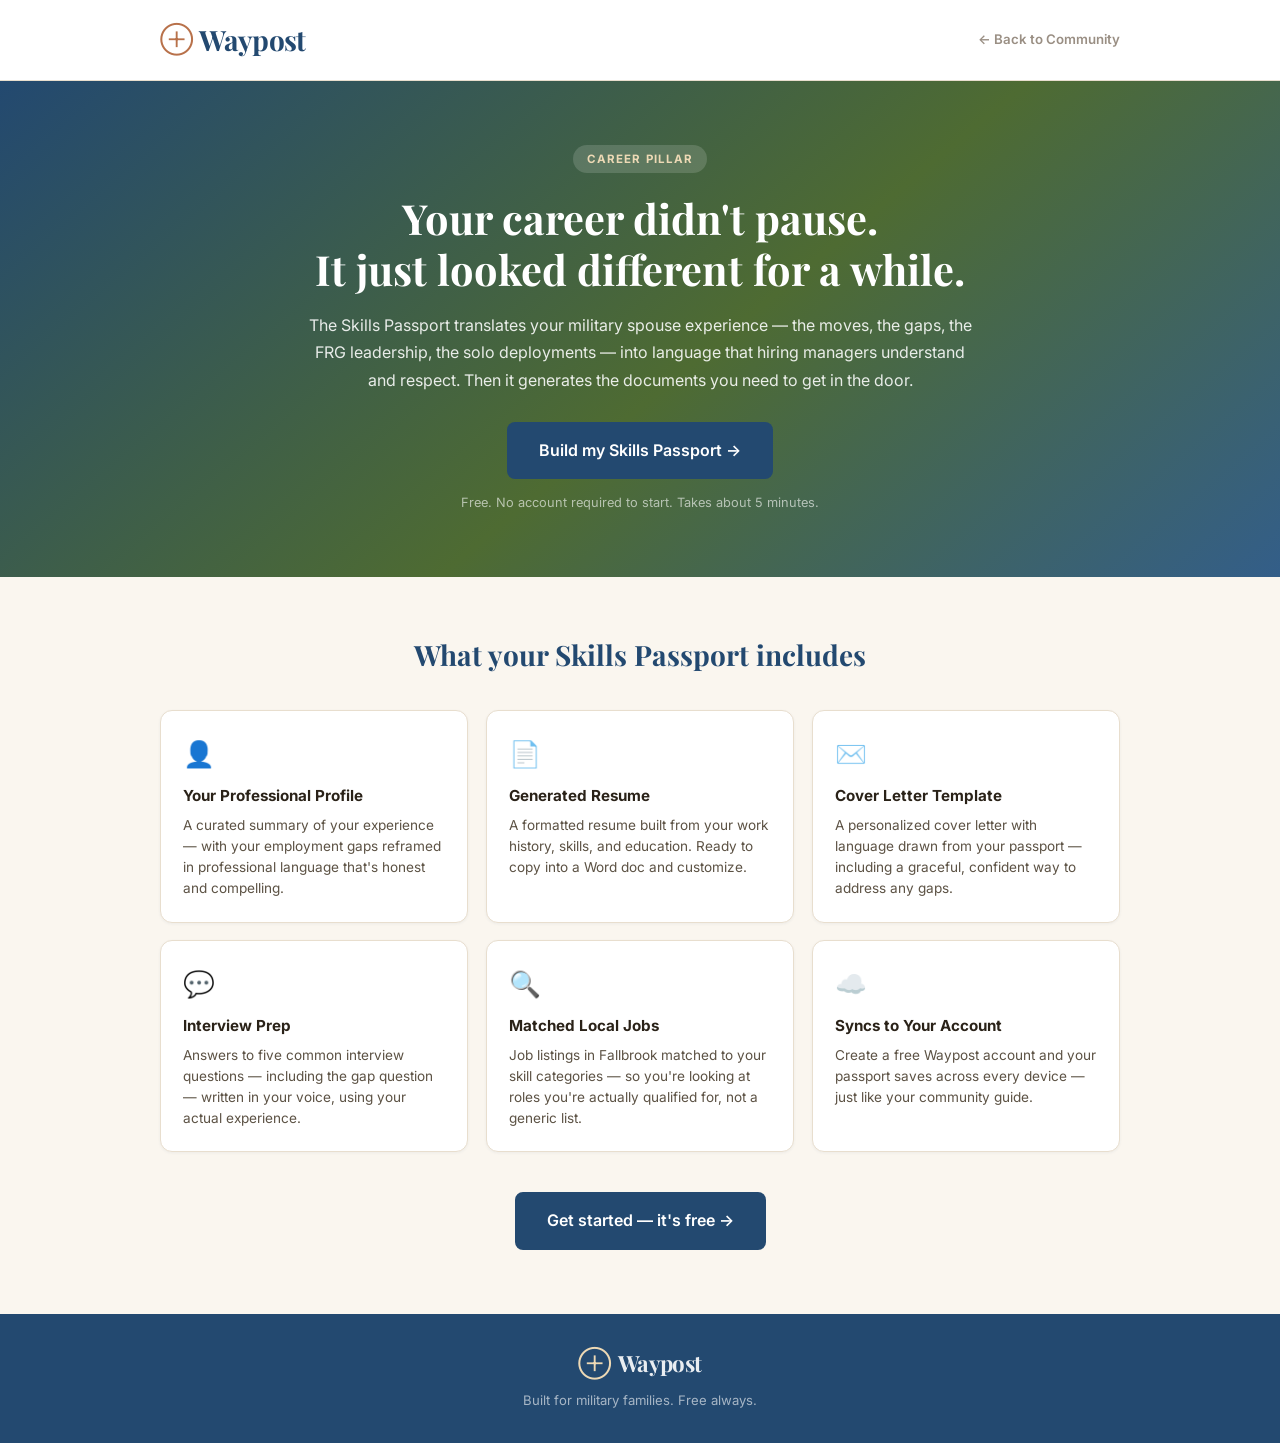
==== career.html @ 393af68f "Add Skills Passport — Career pillar (MVP) New files: - translations.js: skills translation library —" ====
<!DOCTYPE html>
<html lang="en">
<head>
  <meta charset="UTF-8">
  <meta name="viewport" content="width=device-width, initial-scale=1.0">
  <title>Waypost Career — Build Your Skills Passport</title>
  <link rel="preconnect" href="https://fonts.googleapis.com">
  <link rel="preconnect" href="https://fonts.gstatic.com" crossorigin>
  <link href="https://fonts.googleapis.com/css2?family=Playfair+Display:wght@400;600;700&family=Inter:wght@400;500;600&display=swap" rel="stylesheet">
  <link rel="stylesheet" href="styles.css">
</head>
<body class="career-landing-page">

  <header class="career-header">
    <div class="career-header-inner">
      <a href="index.html" class="logo">
        <span class="logo-mark">⊕</span>
        <span class="logo-text">Waypost</span>
      </a>
      <a href="index.html" class="pillar-switch-link">← Back to Community</a>
    </div>
  </header>

  <main>
    <!-- Hero -->
    <div class="career-landing-hero">
      <div class="career-landing-hero-inner">
        <span class="career-pill">Career Pillar</span>
        <h1 class="career-landing-title">Your career didn't pause.<br>It just looked different for a while.</h1>
        <p class="career-landing-sub">The Skills Passport translates your military spouse experience — the moves, the gaps, the FRG leadership, the solo deployments — into language that hiring managers understand and respect. Then it generates the documents you need to get in the door.</p>
        <a href="passport-questionnaire.html" class="btn-primary btn-career-start">Build my Skills Passport →</a>
        <p class="career-landing-note">Free. No account required to start. Takes about 5 minutes.</p>
      </div>
    </div>

    <!-- What you get -->
    <div class="career-features-section">
      <div class="career-features-inner">
        <h2 class="career-features-title">What your Skills Passport includes</h2>
        <div class="career-features-grid">
          <div class="career-feature-card">
            <span class="career-feature-icon">👤</span>
            <h3>Your Professional Profile</h3>
            <p>A curated summary of your experience — with your employment gaps reframed in professional language that's honest and compelling.</p>
          </div>
          <div class="career-feature-card">
            <span class="career-feature-icon">📄</span>
            <h3>Generated Resume</h3>
            <p>A formatted resume built from your work history, skills, and education. Ready to copy into a Word doc and customize.</p>
          </div>
          <div class="career-feature-card">
            <span class="career-feature-icon">✉️</span>
            <h3>Cover Letter Template</h3>
            <p>A personalized cover letter with language drawn from your passport — including a graceful, confident way to address any gaps.</p>
          </div>
          <div class="career-feature-card">
            <span class="career-feature-icon">💬</span>
            <h3>Interview Prep</h3>
            <p>Answers to five common interview questions — including the gap question — written in your voice, using your actual experience.</p>
          </div>
          <div class="career-feature-card">
            <span class="career-feature-icon">🔍</span>
            <h3>Matched Local Jobs</h3>
            <p>Job listings in Fallbrook matched to your skill categories — so you're looking at roles you're actually qualified for, not a generic list.</p>
          </div>
          <div class="career-feature-card">
            <span class="career-feature-icon">☁️</span>
            <h3>Syncs to Your Account</h3>
            <p>Create a free Waypost account and your passport saves across every device — just like your community guide.</p>
          </div>
        </div>
        <div class="career-features-cta">
          <a href="passport-questionnaire.html" class="btn-primary btn-career-start">Get started — it's free →</a>
        </div>
      </div>
    </div>
  </main>

  <footer class="home-footer">
    <div class="logo logo-muted" style="justify-content:center;display:flex;">
      <span class="logo-mark">⊕</span>
      <span class="logo-text">Waypost</span>
    </div>
    <p>Built for military families. Free always.</p>
  </footer>

</body>
</html>
---- styles.css ----
/* ══════════════════════════════════════════════════
   WAYPOST — styles.css
   Shared design system for all pages
══════════════════════════════════════════════════ */

/* ── Reset & Tokens ──────────────────────────────── */
*, *::before, *::after { box-sizing: border-box; margin: 0; padding: 0; }

:root {
  --olive:          #234970;
  --olive-mid:      #335E89;
  --olive-light:    #6B8FB5;
  --olive-pale:     #E5ECF4;
  --sand:           #C4A87A;
  --sand-light:     #EDD9B5;
  --sand-pale:      #F5EDDE;
  --terracotta:     #B8714A;
  --terracotta-lt:  #D4956E;
  --terracotta-pale:#F5EAE3;
  --cream:          #FAF6EF;
  --white:          #FFFFFF;
  --text-dark:      #2A2218;
  --text-mid:       #5C5244;
  --text-light:     #9A8F84;
  --border:         #E8DECE;
  --sidebar-w:      268px;
  --bottom-tab-h:   58px;
  --shadow-xs:      0 1px 3px rgba(35,73,112,0.06);
  --shadow-sm:      0 2px 10px rgba(35,73,112,0.09);
  --shadow:         0 4px 20px rgba(35,73,112,0.12);
  --shadow-lg:      0 8px 36px rgba(35,73,112,0.16);
  --radius-sm:      8px;
  --radius:         12px;
  --radius-lg:      18px;
}

html { scroll-behavior: smooth; }
body { font-family: 'Inter', -apple-system, sans-serif; background: var(--cream); color: var(--text-dark); min-height: 100vh; line-height: 1.6; -webkit-font-smoothing: antialiased; }

.hidden { display: none !important; }

/* ── Shared Logo ─────────────────────────────────── */
.logo { display: inline-flex; align-items: center; gap: 0.4rem; text-decoration: none; }
.logo-mark { font-size: 1.5rem; color: var(--terracotta); line-height: 1; }
.logo-text { font-family: 'Playfair Display', Georgia, serif; font-size: 1.75rem; font-weight: 700; color: var(--olive); letter-spacing: -0.025em; }

/* ── Shared Buttons ──────────────────────────────── */
.btn-primary { padding: 0.875rem 1.75rem; background: var(--olive); color: var(--white); border: none; border-radius: var(--radius-sm); font-family: inherit; font-size: 0.93rem; font-weight: 600; cursor: pointer; transition: background 0.18s, transform 0.15s, box-shadow 0.18s; }
.btn-primary:hover { background: var(--olive-mid); transform: translateY(-1px); box-shadow: var(--shadow-sm); }
.btn-secondary { padding: 0.875rem 1.3rem; background: transparent; color: var(--text-mid); border: 2px solid var(--border); border-radius: var(--radius-sm); font-family: inherit; font-size: 0.93rem; font-weight: 500; cursor: pointer; transition: border-color 0.18s, color 0.18s; }
.btn-secondary:hover { border-color: var(--text-mid); color: var(--text-dark); }


/* ════════════════════════════════════════════════
   HOME PAGE — Town Selector
════════════════════════════════════════════════ */
.home-page { display: flex; flex-direction: column; min-height: 100vh; }

.home-header { background: var(--white); border-bottom: 1.5px solid var(--border); padding: 1.25rem 2rem; }
.home-header-inner { max-width: 1000px; margin: 0 auto; display: flex; align-items: center; justify-content: space-between; flex-wrap: wrap; gap: 0.5rem; }
.home-header-tag { font-size: 0.8rem; font-weight: 600; letter-spacing: 0.08em; text-transform: uppercase; color: var(--text-light); }

.home-main { max-width: 1000px; margin: 0 auto; padding: 3rem 2rem 4rem; width: 100%; flex: 1; }

.home-hero { margin-bottom: 2.5rem; }
.home-eyebrow { display: block; font-size: 0.75rem; font-weight: 700; letter-spacing: 0.12em; text-transform: uppercase; color: var(--terracotta); margin-bottom: 0.5rem; }
.home-title { font-family: 'Playfair Display', serif; font-size: 2.6rem; font-weight: 700; color: var(--olive); line-height: 1.2; margin-bottom: 0.75rem; }
.home-subtitle { font-size: 1rem; color: var(--text-mid); max-width: 560px; line-height: 1.65; }

/* Search */
.search-wrap { margin-bottom: 2rem; }
.search-box { display: flex; align-items: center; gap: 0.6rem; background: var(--white); border: 2px solid var(--border); border-radius: var(--radius-sm); padding: 0.7rem 1rem; max-width: 440px; transition: border-color 0.2s, box-shadow 0.2s; }
.search-box:focus-within { border-color: var(--olive-light); box-shadow: 0 0 0 3px rgba(107,143,181,0.18); }
.search-icon { font-size: 1.1rem; color: var(--text-light); flex-shrink: 0; }
.search-input { border: none; outline: none; font-family: inherit; font-size: 0.95rem; color: var(--text-dark); background: transparent; flex: 1; }
.search-input::placeholder { color: var(--text-light); }

/* Town Grid */
.town-grid { display: grid; grid-template-columns: repeat(auto-fill, minmax(280px, 1fr)); gap: 1.1rem; }
.no-results { font-size: 0.95rem; color: var(--text-mid); padding: 2rem 0; }

.town-card { background: var(--white); border: 1.5px solid var(--border); border-radius: var(--radius-lg); overflow: hidden; box-shadow: var(--shadow-xs); transition: box-shadow 0.2s, transform 0.2s; display: flex; flex-direction: column; }
.town-card--available { cursor: pointer; }
.town-card--available:hover { box-shadow: var(--shadow); transform: translateY(-3px); }
.town-card--soon { opacity: 0.7; }

.town-card-accent { height: 5px; }
.town-card--available .town-card-accent { background: linear-gradient(90deg, var(--olive), var(--olive-light)); }
.town-card--soon .town-card-accent { background: var(--border); }

.town-card-body { padding: 1.25rem 1.3rem 1.4rem; display: flex; flex-direction: column; gap: 0.5rem; flex: 1; }
.town-card-header { display: flex; justify-content: space-between; align-items: flex-start; gap: 0.5rem; }
.town-city { font-family: 'Playfair Display', serif; font-size: 1.25rem; font-weight: 700; color: var(--text-dark); line-height: 1.2; }
.town-state { font-weight: 400; color: var(--text-mid); font-family: inherit; font-size: 1rem; }
.town-base { font-size: 0.8rem; font-weight: 600; color: var(--olive-mid); letter-spacing: 0.02em; margin-top: 0.1rem; }
.town-tagline { font-size: 0.85rem; color: var(--text-mid); line-height: 1.55; flex: 1; }
.town-branch { font-size: 0.72rem; font-weight: 700; letter-spacing: 0.06em; text-transform: uppercase; color: var(--text-light); }
.town-cta { font-size: 0.85rem; font-weight: 700; color: var(--olive); margin-top: 0.25rem; }
.town-card--available:hover .town-cta { color: var(--terracotta); }

.town-status { font-size: 0.68rem; font-weight: 700; letter-spacing: 0.06em; text-transform: uppercase; padding: 0.2rem 0.6rem; border-radius: 99px; white-space: nowrap; flex-shrink: 0; }
.status-available { background: var(--olive-pale); color: var(--olive); }
.status-soon { background: #F0EDEA; color: var(--text-light); }

/* Home Footer */
.home-footer { background: var(--olive); padding: 2rem; text-align: center; }
.home-footer .logo-mark { color: var(--sand-light); }
.home-footer .logo-text { color: rgba(255,255,255,0.9); font-size: 1.4rem; }
.home-footer p { font-size: 0.82rem; color: rgba(255,255,255,0.6); margin-top: 0.5rem; }
.logo-muted .logo-mark { color: var(--sand-light); }
.logo-muted .logo-text { color: rgba(255,255,255,0.9); }


/* ════════════════════════════════════════════════
   QUESTIONNAIRE PAGE
════════════════════════════════════════════════ */
.site-header { text-align: center; padding: 2.25rem 1rem 0.5rem; position: relative; }
.back-to-towns { position: absolute; left: 1.5rem; top: 2.5rem; font-size: 0.83rem; font-weight: 600; color: var(--text-light); text-decoration: none; letter-spacing: 0.02em; transition: color 0.15s; }
.back-to-towns:hover { color: var(--olive); }
.logo-tagline { margin-top: 0.35rem; font-size: 0.78rem; font-weight: 600; letter-spacing: 0.1em; text-transform: uppercase; color: var(--text-light); }

.questionnaire-container { max-width: 580px; margin: 0 auto; padding: 1.75rem 1.5rem 5rem; }

/* Progress */
.progress-bar-wrap { height: 4px; background: var(--border); border-radius: 99px; margin-bottom: 0.6rem; overflow: hidden; }
.progress-bar { height: 100%; width: 20%; background: linear-gradient(90deg, var(--olive), var(--olive-light)); border-radius: 99px; transition: width 0.45s cubic-bezier(0.4,0,0.2,1); }
.progress-label { font-size: 0.78rem; font-weight: 500; color: var(--text-light); text-align: right; margin-bottom: 2.5rem; }

/* Steps */
.step { display: none; }
.step.active { display: block; animation: fadeUp 0.35s cubic-bezier(0.4,0,0.2,1); }
@keyframes fadeUp { from { opacity:0; transform:translateY(14px); } to { opacity:1; transform:translateY(0); } }

.step-eyebrow { display: block; font-size: 0.73rem; font-weight: 700; letter-spacing: 0.12em; text-transform: uppercase; color: var(--terracotta); margin-bottom: 0.6rem; }
.step-title { font-family: 'Playfair Display', serif; font-size: 1.8rem; font-weight: 700; color: var(--olive); line-height: 1.25; margin-bottom: 0.7rem; }
.step-subtitle { font-size: 0.98rem; color: var(--text-mid); margin-bottom: 2.25rem; line-height: 1.6; }
.step-footer { display: flex; justify-content: flex-end; gap: 0.75rem; margin-top: 2rem; }

/* Fields */
.field-group { margin-bottom: 2rem; }
.field-label { display: block; font-size: 0.95rem; font-weight: 600; color: var(--text-dark); margin-bottom: 0.8rem; }
.field-hint { font-weight: 400; color: var(--text-light); font-size: 0.88rem; }
.field-error { margin-top: 0.5rem; font-size: 0.83rem; color: var(--terracotta); font-weight: 500; }
.text-input { width: 100%; padding: 0.9rem 1rem; border: 2px solid var(--border); border-radius: var(--radius-sm); font-family: inherit; font-size: 1rem; color: var(--text-dark); background: var(--white); outline: none; transition: border-color 0.2s, box-shadow 0.2s; }
.text-input:focus { border-color: var(--olive-light); box-shadow: 0 0 0 3px rgba(107,143,181,0.2); }
.text-input::placeholder { color: var(--text-light); }
.text-input.error { border-color: var(--terracotta); }

/* Toggle Buttons */
.toggle-group { display: flex; gap: 0.75rem; flex-wrap: wrap; }
.toggle-btn { padding: 0.75rem 1.3rem; border: 2px solid var(--border); border-radius: var(--radius-sm); background: var(--white); font-family: inherit; font-size: 0.93rem; color: var(--text-mid); cursor: pointer; transition: all 0.18s; }
.toggle-btn:hover { border-color: var(--olive-light); color: var(--olive); }
.toggle-btn.selected { border-color: var(--olive); background: var(--olive); color: var(--white); font-weight: 600; }

/* Checkbox Cards */
.checkbox-grid { display: grid; grid-template-columns: 1fr 1fr; gap: 0.75rem; }
.checkbox-grid.wide { grid-template-columns: 1fr; }
.checkbox-card { position: relative; cursor: pointer; }
.checkbox-card input[type="checkbox"] { position: absolute; opacity: 0; width: 0; height: 0; }
.checkbox-label { display: flex; align-items: center; gap: 0.9rem; padding: 1rem 1.1rem; border: 2px solid var(--border); border-radius: var(--radius-sm); background: var(--white); cursor: pointer; transition: border-color 0.18s, background 0.18s; user-select: none; }
.checkbox-label:hover { border-color: var(--olive-light); }
.checkbox-card input:checked + .checkbox-label { border-color: var(--olive); background: var(--sand-pale); }
.checkbox-emoji { font-size: 1.35rem; flex-shrink: 0; line-height: 1; }
.checkbox-text { display: flex; flex-direction: column; font-size: 0.9rem; font-weight: 600; color: var(--text-dark); line-height: 1.3; }
.checkbox-card input:checked + .checkbox-label .checkbox-text { color: var(--olive); }
.checkbox-text small { font-size: 0.78rem; font-weight: 400; color: var(--text-light); margin-top: 0.15rem; }
.checkbox-card input:checked + .checkbox-label .checkbox-text small { color: var(--olive-mid); }

.btn-primary.btn-generate { background: var(--terracotta); padding: 1rem 2rem; font-size: 0.97rem; }
.btn-primary.btn-generate:hover { background: var(--terracotta-lt); }


/* ════════════════════════════════════════════════
   GUIDE PAGE — Sidebar + Main Layout
════════════════════════════════════════════════ */
.guide-page { display: flex; background: var(--cream); }

/* ── Sidebar ──────────────────────────────────────── */
.sidebar {
  width: var(--sidebar-w);
  flex-shrink: 0;
  position: fixed;
  left: 0; top: 0; bottom: 0;
  background: var(--white);
  border-right: 1.5px solid var(--border);
  display: flex;
  flex-direction: column;
  overflow: hidden;
  z-index: 200;
}

.sidebar-top { padding: 1.4rem 1.25rem 1rem; border-bottom: 1px solid var(--border); }
.sidebar-top .logo { margin-bottom: 0.3rem; }
.sidebar-top .logo-text { font-size: 1.35rem; }
.sidebar-top .logo-mark { font-size: 1.15rem; }
.sidebar-town { font-size: 0.78rem; font-weight: 700; letter-spacing: 0.06em; text-transform: uppercase; color: var(--text-light); margin-bottom: 0.6rem; }
.sidebar-back-link,
.sidebar-change-link { display: block; font-size: 0.8rem; font-weight: 500; color: var(--text-light); text-decoration: none; line-height: 1.8; transition: color 0.15s; }
.sidebar-back-link:hover,
.sidebar-change-link:hover { color: var(--olive); }

/* Sidebar Tab Bar */
.sidebar-tabs { display: flex; border-bottom: 1.5px solid var(--border); flex-shrink: 0; }
.sidebar-tab { flex: 1; padding: 0.65rem 0.2rem; border: none; background: none; font-family: inherit; font-size: 0.67rem; font-weight: 700; letter-spacing: 0.06em; text-transform: uppercase; color: var(--text-light); cursor: pointer; border-bottom: 2px solid transparent; margin-bottom: -1.5px; transition: color 0.15s, border-color 0.15s; }
.sidebar-tab:hover { color: var(--text-mid); }
.sidebar-tab.active { color: var(--olive); border-bottom-color: var(--olive); }

/* Sidebar Panels */
.sidebar-panels { flex: 1; overflow: hidden; position: relative; }
.sidebar-panel { display: none; height: 100%; overflow-y: auto; }
.sidebar-panel.active { display: block; }
.panel-inner { padding: 1rem 1rem 2rem; }
.panel-empty { font-size: 0.85rem; color: var(--text-light); padding: 0.5rem 0; }
.panel-empty-state { display: flex; flex-direction: column; align-items: center; text-align: center; padding: 2rem 1rem; gap: 0.35rem; }
.panel-empty-icon { font-size: 2rem; margin-bottom: 0.25rem; }
.panel-empty-state p { font-size: 0.88rem; color: var(--text-mid); font-weight: 500; }
.panel-empty-sub { font-size: 0.8rem !important; color: var(--text-light) !important; font-weight: 400 !important; }
.panel-remove-btn { background: none; border: none; color: var(--text-light); font-size: 1.1rem; cursor: pointer; padding: 0 0.2rem; line-height: 1; flex-shrink: 0; transition: color 0.15s; }
.panel-remove-btn:hover { color: var(--terracotta); }

/* TOC */
.toc-item { display: flex; align-items: center; gap: 0.5rem; padding: 0.55rem 0.5rem; border-radius: var(--radius-sm); font-size: 0.84rem; font-weight: 500; color: var(--text-mid); text-decoration: none; transition: background 0.15s, color 0.15s; margin-bottom: 0.15rem; }
.toc-item:hover { background: var(--cream); color: var(--olive); }
.toc-item.toc-active { background: var(--olive-pale); color: var(--olive); font-weight: 600; }

/* Saved Panel */
.saved-item { background: var(--cream); border: 1.5px solid var(--border); border-radius: var(--radius-sm); padding: 0.85rem 0.9rem; margin-bottom: 0.65rem; }
.saved-item-top { display: flex; justify-content: space-between; align-items: flex-start; gap: 0.5rem; margin-bottom: 0.2rem; }
.saved-item-name { font-size: 0.85rem; font-weight: 700; color: var(--text-dark); line-height: 1.3; }
.saved-item-section { font-size: 0.72rem; font-weight: 700; letter-spacing: 0.04em; text-transform: uppercase; color: var(--text-light); margin-bottom: 0.4rem; }
.saved-item-note { font-size: 0.82rem; color: var(--text-mid); font-style: italic; margin-bottom: 0.4rem; line-height: 1.45; }
.saved-edit-btn { font-size: 0.76rem; font-weight: 600; color: var(--olive-light); background: none; border: none; cursor: pointer; padding: 0; text-decoration: underline; }
.saved-edit-btn:hover { color: var(--olive); }

/* Todo Panel */
.todo-group { background: var(--cream); border: 1.5px solid var(--border); border-radius: var(--radius-sm); padding: 0.85rem 0.9rem; margin-bottom: 0.75rem; }
.todo-group-header { display: flex; justify-content: space-between; align-items: flex-start; gap: 0.5rem; margin-bottom: 0.6rem; }
.todo-group-name { font-size: 0.85rem; font-weight: 700; color: var(--text-dark); line-height: 1.3; }
.todo-progress-wrap { height: 4px; background: var(--border); border-radius: 99px; overflow: hidden; margin-bottom: 0.3rem; }
.todo-progress-fill { height: 100%; background: linear-gradient(90deg, var(--olive), var(--olive-light)); border-radius: 99px; transition: width 0.3s; }
.todo-progress-label { font-size: 0.72rem; color: var(--text-light); margin-bottom: 0.6rem; }
.todo-items { list-style: none; display: flex; flex-direction: column; gap: 0.3rem; }
.todo-item { display: flex; align-items: flex-start; gap: 0.5rem; font-size: 0.82rem; color: var(--text-mid); cursor: pointer; padding: 0.3rem 0.2rem; border-radius: 4px; transition: background 0.12s; line-height: 1.45; }
.todo-item:hover { background: rgba(35,73,112,0.05); }
.todo-item.done .todo-text { text-decoration: line-through; color: var(--text-light); }
.todo-check { font-size: 1rem; color: var(--olive-light); flex-shrink: 0; margin-top: 0.05rem; }
.todo-item.done .todo-check { color: var(--olive); }

/* Contacts Panel */
.contacts-toolbar { display: flex; gap: 0.5rem; margin-bottom: 0.75rem; }
.contacts-search { flex: 1; padding: 0.55rem 0.75rem; border: 1.5px solid var(--border); border-radius: var(--radius-sm); font-family: inherit; font-size: 0.83rem; outline: none; background: var(--white); }
.contacts-search:focus { border-color: var(--olive-light); }
.btn-add-contact { padding: 0.55rem 0.8rem; background: var(--olive); color: white; border: none; border-radius: var(--radius-sm); font-family: inherit; font-size: 0.8rem; font-weight: 600; cursor: pointer; white-space: nowrap; transition: background 0.15s; }
.btn-add-contact:hover { background: var(--olive-mid); }

.contact-item { display: flex; align-items: flex-start; gap: 0.5rem; padding: 0.8rem 0.5rem; border-bottom: 1px solid var(--border); }
.contact-item:last-child { border-bottom: none; }
.contact-star { background: none; border: none; font-size: 1.2rem; cursor: pointer; color: var(--border); padding: 0; line-height: 1; flex-shrink: 0; transition: color 0.15s; margin-top: 0.1rem; }
.contact-star:hover, .contact-star.starred { color: var(--sand); }
.contact-body { flex: 1; min-width: 0; }
.contact-name { font-size: 0.85rem; font-weight: 700; color: var(--text-dark); line-height: 1.3; }
.contact-phone { font-size: 0.8rem; color: var(--text-mid); margin-bottom: 0.25rem; }
.contact-type-badge { display: inline-block; font-size: 0.67rem; font-weight: 700; letter-spacing: 0.04em; text-transform: uppercase; padding: 0.15rem 0.5rem; border-radius: 99px; margin-bottom: 0.3rem; }
.type-school    { background: #E4EDF5; color: #2E5C8A; }
.type-sports    { background: var(--olive-pale); color: var(--olive); }
.type-restaurant{ background: var(--terracotta-pale); color: var(--terracotta); }
.type-church    { background: var(--sand-pale); color: #7A6040; }
.type-community { background: #F0E8F5; color: #6B4088; }
.type-military  { background: #E4EDF5; color: #2E5C8A; }
.type-cafe      { background: var(--sand-pale); color: #7A6040; }
.type-library   { background: var(--olive-pale); color: var(--olive); }
.type-other     { background: #F0EDEA; color: var(--text-light); }
.contact-note-text { font-size: 0.78rem; color: var(--text-mid); font-style: italic; margin-bottom: 0.2rem; }
.contact-note-input { width: 100%; font-family: inherit; font-size: 0.78rem; padding: 0.3rem 0.5rem; border: 1px solid var(--border); border-radius: 4px; outline: none; margin-bottom: 0.2rem; }
.contact-note-btn { font-size: 0.73rem; font-weight: 600; color: var(--olive-light); background: none; border: none; cursor: pointer; padding: 0; text-decoration: underline; }
.contact-note-btn:hover { color: var(--olive); }
.contact-remove { background: none; border: none; color: var(--border); font-size: 1.05rem; cursor: pointer; padding: 0 0.1rem; flex-shrink: 0; transition: color 0.15s; }
.contact-remove:hover { color: var(--terracotta); }

/* ── Guide Main ───────────────────────────────────── */
.guide-main { margin-left: var(--sidebar-w); flex: 1; min-height: 100vh; }

.mobile-top-bar { display: none; }

.guide-no-answers { max-width: 480px; margin: 4rem auto; padding: 2.5rem; text-align: center; }
.guide-no-answers-title { font-family: 'Playfair Display', serif; font-size: 1.5rem; color: var(--olive); margin-bottom: 0.5rem; }

/* ── Bottom Tab Bar (mobile only, hidden on desktop) ── */
.bottom-tabs { display: none; }


/* ════════════════════════════════════════════════
   GUIDE CONTENT
════════════════════════════════════════════════ */
.guide-container { max-width: 860px; margin: 0 auto; padding: 2.25rem 2rem 5rem; }

/* Hero */
.guide-hero { background: linear-gradient(140deg, var(--olive) 0%, #2C557E 55%, var(--olive-mid) 100%); border-radius: var(--radius-lg); padding: 3rem; color: white; margin-bottom: 2.5rem; position: relative; overflow: hidden; }
.guide-hero::before { content:''; position:absolute; top:-60px; right:40px; width:260px; height:260px; background:rgba(255,255,255,0.045); border-radius:50%; }
.guide-hero::after  { content:''; position:absolute; bottom:-40px; right:-30px; width:200px; height:200px; background:rgba(255,255,255,0.035); border-radius:50%; }
.guide-pill { display:inline-block; background:rgba(255,255,255,0.15); color:var(--sand-light); font-size:0.72rem; font-weight:700; letter-spacing:0.1em; text-transform:uppercase; padding:0.3rem 0.85rem; border-radius:99px; margin-bottom:1.1rem; }
.guide-hero h1 { font-family:'Playfair Display',serif; font-size:2.25rem; font-weight:700; line-height:1.22; margin-bottom:1rem; position:relative; }
.guide-hero p { font-size:0.98rem; line-height:1.7; opacity:0.88; max-width:560px; position:relative; }

/* Sections */
.guide-section { margin-bottom: 2.5rem; }
.section-header { display:flex; align-items:center; gap:0.75rem; padding-bottom:0.85rem; border-bottom:2px solid var(--border); margin-bottom:1.1rem; }
.section-icon { font-size:1.4rem; flex-shrink:0; }
.section-title { font-family:'Playfair Display',serif; font-size:1.4rem; font-weight:700; color:var(--olive); }
.section-intro { font-size:0.94rem; color:var(--text-mid); line-height:1.65; margin-bottom:1.25rem; }

.callout { background:var(--sand-pale); border-left:4px solid var(--terracotta); border-radius:0 var(--radius-sm) var(--radius-sm) 0; padding:1rem 1.25rem; margin-bottom:1.25rem; font-size:0.89rem; color:var(--text-mid); line-height:1.65; }
.callout strong { color:var(--text-dark); }

/* Cards */
.cards-grid { display:grid; grid-template-columns:1fr 1fr; gap:1rem; }
.cards-grid.single-col { grid-template-columns:1fr; }
.card { background:var(--white); border:1.5px solid var(--border); border-radius:var(--radius); padding:1.25rem 1.3rem; box-shadow:var(--shadow-xs); transition:box-shadow 0.2s, transform 0.2s; }
.card:hover { box-shadow:var(--shadow); transform:translateY(-2px); }
.card-name { font-weight:700; font-size:0.95rem; color:var(--text-dark); margin-bottom:0.3rem; line-height:1.35; }
.card-meta { font-size:0.8rem; color:var(--text-light); margin-bottom:0.65rem; }
.card-body { font-size:0.87rem; color:var(--text-mid); line-height:1.6; }

/* Tags */
.tag-wrap { margin-top:0.85rem; display:flex; gap:0.4rem; flex-wrap:wrap; }
.tag { display:inline-block; font-size:0.71rem; font-weight:700; letter-spacing:0.04em; text-transform:uppercase; padding:0.22rem 0.65rem; border-radius:99px; }
.tag-olive { background:var(--olive-pale); color:var(--olive); }
.tag-sand  { background:var(--sand-pale); color:#7A6040; }
.tag-terra { background:var(--terracotta-pale); color:var(--terracotta); }
.tag-blue  { background:#E4EDF5; color:#2E5C8A; }

/* Card Action Buttons */
.card-actions { display:flex; gap:0.5rem; margin-top:1rem; padding-top:0.75rem; border-top:1px solid var(--border); }
.card-btn { flex:1; padding:0.45rem 0.6rem; border:1.5px solid var(--border); border-radius:var(--radius-sm); background:none; font-family:inherit; font-size:0.77rem; font-weight:600; color:var(--text-mid); cursor:pointer; transition:all 0.15s; display:flex; align-items:center; justify-content:center; gap:0.3rem; }
.card-btn:hover { background:var(--cream); border-color:var(--text-mid); color:var(--text-dark); }
.card-btn.card-btn-active { background:var(--olive-pale); border-color:var(--olive-light); color:var(--olive); }

/* Discounts */
.discount-list { display:flex; flex-direction:column; gap:0.75rem; }
.discount-item { display:flex; align-items:flex-start; gap:1rem; background:var(--white); border:1.5px solid var(--border); border-radius:var(--radius-sm); padding:1rem 1.15rem; box-shadow:var(--shadow-xs); }
.discount-emoji { font-size:1.4rem; flex-shrink:0; margin-top:0.05rem; }
.discount-name { font-weight:700; font-size:0.92rem; color:var(--text-dark); margin-bottom:0.2rem; }
.discount-detail { font-size:0.84rem; color:var(--text-mid); line-height:1.55; }

/* Events */
.events-list { display:flex; flex-direction:column; gap:1rem; }
.event-card { display:flex; gap:1rem; align-items:flex-start; background:var(--white); border:1.5px solid var(--border); border-radius:var(--radius); padding:1.1rem 1.25rem; box-shadow:var(--shadow-xs); }
.event-date { background:var(--olive); color:white; border-radius:var(--radius-sm); padding:0.55rem 0.7rem; text-align:center; min-width:54px; flex-shrink:0; }
.event-month { font-size:0.62rem; font-weight:800; letter-spacing:0.1em; text-transform:uppercase; opacity:0.75; display:block; }
.event-day { font-family:'Playfair Display',serif; font-size:1.55rem; font-weight:700; line-height:1.1; display:block; }
.event-name { font-weight:700; font-size:0.95rem; color:var(--text-dark); margin-bottom:0.3rem; }
.event-desc { font-size:0.86rem; color:var(--text-mid); line-height:1.55; }

/* Checklist */
.checklist { list-style:none; display:flex; flex-direction:column; gap:0.65rem; }
.checklist li { display:flex; align-items:flex-start; gap:0.9rem; background:var(--white); border:1.5px solid var(--border); border-radius:var(--radius-sm); padding:0.9rem 1.1rem; font-size:0.88rem; color:var(--text-mid); line-height:1.55; box-shadow:var(--shadow-xs); }
.checklist-box { font-size:1rem; color:var(--olive-light); flex-shrink:0; margin-top:0.05rem; }
.checklist li strong { color:var(--text-dark); }

.guide-loading { padding: 4rem 2rem; text-align: center; color: var(--text-light); font-size: 0.95rem; }

/* ── Modals ───────────────────────────────────────── */
.modal-overlay { position:fixed; inset:0; background:rgba(42,34,24,0.45); z-index:1000; display:flex; align-items:center; justify-content:center; padding:1.5rem; animation:fadeIn 0.15s; }
@keyframes fadeIn { from{opacity:0} to{opacity:1} }
.modal { background:var(--white); border-radius:var(--radius-lg); padding:1.75rem; max-width:420px; width:100%; box-shadow:var(--shadow-lg); animation:slideUp 0.2s; }
@keyframes slideUp { from{transform:translateY(16px);opacity:0} to{transform:translateY(0);opacity:1} }
.modal-header { display:flex; justify-content:space-between; align-items:center; margin-bottom:0.75rem; }
.modal-title { font-family:'Playfair Display',serif; font-size:1.2rem; font-weight:700; color:var(--olive); }
.modal-close { background:none; border:none; font-size:1.4rem; color:var(--text-light); cursor:pointer; padding:0; line-height:1; }
.modal-close:hover { color:var(--text-dark); }
.modal-card-name { font-size:0.88rem; font-weight:600; color:var(--text-mid); margin-bottom:1rem; background:var(--cream); padding:0.5rem 0.75rem; border-radius:var(--radius-sm); }
.modal-label { display:block; font-size:0.85rem; font-weight:600; color:var(--text-dark); margin-bottom:0.4rem; }
.modal-label-hint { font-weight:400; color:var(--text-light); }
.modal-textarea { width:100%; min-height:90px; padding:0.75rem; border:2px solid var(--border); border-radius:var(--radius-sm); font-family:inherit; font-size:0.88rem; color:var(--text-dark); resize:vertical; outline:none; transition:border-color 0.18s; }
.modal-textarea:focus { border-color:var(--olive-light); }
.modal-footer { display:flex; justify-content:flex-end; gap:0.6rem; margin-top:1.25rem; }
.modal-fields { display:flex; flex-direction:column; gap:0.9rem; margin-bottom:0.25rem; }
.modal-field {}
.modal-input { width:100%; padding:0.7rem 0.85rem; border:1.5px solid var(--border); border-radius:var(--radius-sm); font-family:inherit; font-size:0.9rem; color:var(--text-dark); outline:none; transition:border-color 0.18s; background:var(--white); }
.modal-input:focus { border-color:var(--olive-light); }

/* ── Toast ────────────────────────────────────────── */
.toast { position:fixed; bottom:1.25rem; right:1.25rem; background:var(--text-dark); color:white; font-size:0.85rem; font-weight:600; padding:0.65rem 1.1rem; border-radius:var(--radius-sm); box-shadow:var(--shadow); z-index:2000; animation:toastIn 0.2s; pointer-events:none; }
@keyframes toastIn { from{opacity:0;transform:translateY(8px)} to{opacity:1;transform:translateY(0)} }


/* ════════════════════════════════════════════════
   MOBILE — < 768px
════════════════════════════════════════════════ */
@media (max-width: 767px) {

  /* Sidebar becomes full-screen overlay (hidden by default) */
  .sidebar {
    width: 100%;
    top: 0;
    bottom: var(--bottom-tab-h);
    transform: translateX(-100%);
    transition: transform 0.25s cubic-bezier(0.4,0,0.2,1);
  }
  .sidebar.mobile-visible { transform: translateX(0); }
  .sidebar-top { display: none; }

  /* Main fills full width */
  .guide-main { margin-left: 0; padding-bottom: var(--bottom-tab-h); }

  /* Mobile top bar */
  .mobile-top-bar {
    display: flex;
    align-items: center;
    justify-content: space-between;
    padding: 0.9rem 1.25rem;
    background: var(--white);
    border-bottom: 1px solid var(--border);
    position: sticky;
    top: 0;
    z-index: 10;
  }
  .mobile-top-bar .logo-text { font-size: 1.35rem; }
  .mobile-top-bar .logo-mark { font-size: 1.15rem; }
  .mobile-town-name { font-size: 0.75rem; font-weight: 700; color: var(--text-light); letter-spacing: 0.06em; text-transform: uppercase; }

  /* Bottom tab bar visible */
  .bottom-tabs {
    display: flex;
    position: fixed;
    bottom: 0; left: 0; right: 0;
    height: var(--bottom-tab-h);
    background: var(--white);
    border-top: 1.5px solid var(--border);
    z-index: 300;
  }
  .bottom-tab {
    flex: 1;
    display: flex;
    flex-direction: column;
    align-items: center;
    justify-content: center;
    gap: 0.15rem;
    border: none;
    background: none;
    cursor: pointer;
    position: relative;
    padding: 0.4rem 0.2rem 0.5rem;
    transition: background 0.15s;
  }
  .bottom-tab:hover { background: var(--cream); }
  .bottom-tab.active .btab-icon,
  .bottom-tab.active .btab-label { color: var(--olive); }
  .btab-icon { font-size: 1.25rem; }
  .btab-label { font-size: 0.6rem; font-weight: 700; letter-spacing: 0.04em; text-transform: uppercase; color: var(--text-light); }
  .bottom-tab.active .btab-label { color: var(--olive); }
  .btab-badge { position: absolute; top: 5px; right: calc(50% - 14px); background: var(--terracotta); color: white; font-size: 0.62rem; font-weight: 700; min-width: 16px; height: 16px; border-radius: 99px; display: flex; align-items: center; justify-content: center; padding: 0 3px; }

  /* Toast above bottom bar */
  .toast { bottom: calc(var(--bottom-tab-h) + 0.75rem); right: 0.75rem; }

  /* Guide content padding */
  #guide-content { padding: 1rem; }
  .guide-hero { padding: 1.75rem 1.5rem; }
  .guide-hero h1 { font-size: 1.75rem; }
  .cards-grid { grid-template-columns: 1fr; }

  /* Questionnaire */
  .step-title { font-size: 1.45rem; }
  .checkbox-grid { grid-template-columns: 1fr; }
  .questionnaire-container { padding: 1.25rem 1rem 4rem; }

  /* Home page */
  .home-main { padding: 2rem 1.25rem 3rem; }
  .home-title { font-size: 2rem; }
  .town-grid { grid-template-columns: 1fr; }

  /* Account strip on mobile — hide the sign-in hint to save space */
  .account-signin-hint { display: none; }
}


/* ════════════════════════════════════════════════
   PDF BUTTON
════════════════════════════════════════════════ */
.btn-pdf {
  display: block;
  width: 100%;
  margin-top: 0.85rem;
  padding: 0.5rem 0.75rem;
  background: var(--cream);
  border: 1.5px solid var(--border);
  border-radius: var(--radius-sm);
  font-family: inherit;
  font-size: 0.8rem;
  font-weight: 600;
  color: var(--text-mid);
  cursor: pointer;
  text-align: left;
  transition: background 0.15s, border-color 0.15s, color 0.15s;
}
.btn-pdf:hover {
  background: var(--white);
  border-color: var(--text-mid);
  color: var(--text-dark);
}


/* ════════════════════════════════════════════════
   ACCOUNT STRIP (sidebar)
════════════════════════════════════════════════ */
.account-strip {
  margin-top: 0.75rem;
  padding-top: 0.75rem;
  border-top: 1px solid var(--border);
}

/* Guest state */
.account-sync-btn {
  display: block;
  width: 100%;
  background: none;
  border: none;
  font-family: inherit;
  font-size: 0.81rem;
  font-weight: 600;
  color: var(--olive);
  cursor: pointer;
  padding: 0;
  text-align: left;
  transition: color 0.15s;
}
.account-sync-btn:hover { color: var(--terracotta); }

.account-signin-hint {
  display: block;
  margin-top: 0.3rem;
  font-size: 0.75rem;
  color: var(--text-light);
}
.account-signin-link {
  background: none;
  border: none;
  font-family: inherit;
  font-size: 0.75rem;
  color: var(--text-mid);
  cursor: pointer;
  padding: 0;
  text-decoration: underline;
}
.account-signin-link:hover { color: var(--olive); }

/* Signed-in state */
.account-strip-user {
  display: flex;
  flex-direction: column;
  gap: 0.25rem;
}
.account-synced-dot {
  font-size: 0.6rem;
  color: #4CAF50;
  display: inline;
  margin-right: 0.25rem;
}
.account-email-display {
  font-size: 0.78rem;
  font-weight: 600;
  color: var(--text-dark);
  word-break: break-all;
}
.account-signout-btn {
  background: none;
  border: none;
  font-family: inherit;
  font-size: 0.75rem;
  color: var(--text-light);
  cursor: pointer;
  padding: 0;
  text-align: left;
  text-decoration: underline;
  transition: color 0.15s;
}
.account-signout-btn:hover { color: var(--terracotta); }


/* ════════════════════════════════════════════════
   AUTH MODAL
════════════════════════════════════════════════ */
.auth-modal-sub {
  font-size: 0.85rem;
  color: var(--text-mid);
  margin-bottom: 1.1rem;
  line-height: 1.5;
}

.auth-tabs {
  display: flex;
  border-bottom: 1.5px solid var(--border);
  margin-bottom: 1.1rem;
}
.auth-tab {
  flex: 1;
  padding: 0.55rem 0.5rem;
  border: none;
  background: none;
  font-family: inherit;
  font-size: 0.85rem;
  font-weight: 600;
  color: var(--text-light);
  cursor: pointer;
  border-bottom: 2px solid transparent;
  margin-bottom: -1.5px;
  transition: color 0.15s, border-color 0.15s;
}
.auth-tab:hover { color: var(--text-mid); }
.auth-tab.active { color: var(--olive); border-bottom-color: var(--olive); }

.auth-error {
  background: var(--terracotta-pale);
  color: var(--terracotta);
  font-size: 0.83rem;
  font-weight: 500;
  padding: 0.6rem 0.85rem;
  border-radius: var(--radius-sm);
  margin-bottom: 0.9rem;
  line-height: 1.45;
}


/* ════════════════════════════════════════════════
   HOME PAGE — Two-Pillar Nav
════════════════════════════════════════════════ */
.pillar-nav {
  display: grid;
  grid-template-columns: 1fr 1fr;
  gap: 1rem;
  margin-bottom: 2rem;
}
.pillar-nav-card {
  display: flex;
  align-items: center;
  gap: 1rem;
  padding: 1.1rem 1.25rem;
  border: 2px solid var(--border);
  border-radius: var(--radius);
  background: var(--white);
  text-decoration: none;
  transition: box-shadow 0.18s, border-color 0.18s, transform 0.15s;
  box-shadow: var(--shadow-xs);
}
.pillar-nav-active { border-color: var(--olive); background: var(--olive-pale); cursor: default; }
.pillar-nav-link:hover { box-shadow: var(--shadow); border-color: var(--sand); transform: translateY(-2px); }
.pillar-nav-icon { font-size: 1.6rem; flex-shrink: 0; }
.pillar-nav-text { flex: 1; }
.pillar-nav-label { font-weight: 700; font-size: 0.95rem; color: var(--text-dark); margin-bottom: 0.15rem; }
.pillar-nav-active .pillar-nav-label { color: var(--olive); }
.pillar-nav-desc { font-size: 0.8rem; color: var(--text-mid); line-height: 1.4; }
.pillar-nav-arrow { font-size: 0.82rem; font-weight: 700; color: var(--text-light); flex-shrink: 0; }
.pillar-nav-active .pillar-nav-arrow { color: var(--olive); }

@media (max-width: 600px) { .pillar-nav { grid-template-columns: 1fr; } }


/* ════════════════════════════════════════════════
   CAREER LANDING PAGE (career.html)
════════════════════════════════════════════════ */
.career-landing-page { background: var(--cream); }

.career-header { background: var(--white); border-bottom: 1.5px solid var(--border); padding: 1.1rem 2rem; }
.career-header-inner { max-width: 960px; margin: 0 auto; display: flex; align-items: center; justify-content: space-between; }
.pillar-switch-link { font-size: 0.83rem; font-weight: 600; color: var(--text-light); text-decoration: none; transition: color 0.15s; }
.pillar-switch-link:hover { color: var(--olive); }

.career-landing-hero { background: linear-gradient(140deg, var(--olive) 0%, #4e6b32 55%, var(--olive-mid) 100%); padding: 4rem 2rem; }
.career-landing-hero-inner { max-width: 680px; margin: 0 auto; text-align: center; }
.career-pill { display: inline-block; background: rgba(255,255,255,0.15); color: var(--sand-light); font-size: 0.72rem; font-weight: 700; letter-spacing: 0.1em; text-transform: uppercase; padding: 0.3rem 0.85rem; border-radius: 99px; margin-bottom: 1.25rem; }
.career-landing-title { font-family: 'Playfair Display', serif; font-size: 2.6rem; font-weight: 700; color: white; line-height: 1.22; margin-bottom: 1.1rem; }
.career-landing-sub { font-size: 1rem; color: rgba(255,255,255,0.88); line-height: 1.7; margin-bottom: 1.75rem; }
.btn-career-start { display: inline-block; text-decoration: none; font-size: 1rem; padding: 1rem 2rem; }
.career-landing-note { margin-top: 0.85rem; font-size: 0.8rem; color: rgba(255,255,255,0.6); }

.career-features-section { padding: 3.5rem 2rem 4rem; }
.career-features-inner { max-width: 960px; margin: 0 auto; }
.career-features-title { font-family: 'Playfair Display', serif; font-size: 1.75rem; font-weight: 700; color: var(--olive); text-align: center; margin-bottom: 2rem; }
.career-features-grid { display: grid; grid-template-columns: repeat(3, 1fr); gap: 1.1rem; margin-bottom: 2.5rem; }
.career-feature-card { background: var(--white); border: 1.5px solid var(--border); border-radius: var(--radius); padding: 1.4rem; box-shadow: var(--shadow-xs); }
.career-feature-icon { font-size: 1.6rem; display: block; margin-bottom: 0.6rem; }
.career-feature-card h3 { font-size: 0.95rem; font-weight: 700; color: var(--text-dark); margin-bottom: 0.4rem; }
.career-feature-card p { font-size: 0.85rem; color: var(--text-mid); line-height: 1.55; }
.career-features-cta { text-align: center; }
@media (max-width: 768px) { .career-features-grid { grid-template-columns: 1fr 1fr; } .career-landing-title { font-size: 1.9rem; } }
@media (max-width: 500px) { .career-features-grid { grid-template-columns: 1fr; } }


/* ════════════════════════════════════════════════
   PASSPORT QUESTIONNAIRE
════════════════════════════════════════════════ */
.resume-upload-area {
  border: 2px dashed var(--border);
  border-radius: var(--radius);
  padding: 2rem 1.5rem;
  text-align: center;
  cursor: pointer;
  background: var(--white);
  transition: border-color 0.18s, background 0.18s;
  position: relative;
}
.resume-upload-area:hover, .resume-upload-area.drag-over { border-color: var(--olive-light); background: var(--sand-pale); }
.resume-upload-area input[type="file"] { position: absolute; inset: 0; opacity: 0; cursor: pointer; width: 100%; height: 100%; }
.resume-upload-icon { font-size: 2rem; display: block; margin-bottom: 0.5rem; }
.resume-upload-prompt { font-size: 0.92rem; font-weight: 600; color: var(--text-mid); margin-bottom: 0.2rem; }
.resume-upload-types { font-size: 0.78rem; color: var(--text-light); }
.resume-status { font-size: 0.84rem; margin-top: 0.65rem; padding: 0.5rem 0.75rem; border-radius: var(--radius-sm); }
.resume-status-ok    { background: var(--olive-pale); color: var(--olive); }
.resume-status-error { background: var(--terracotta-pale); color: var(--terracotta); }
.resume-textarea { width: 100%; min-height: 160px; padding: 0.85rem 1rem; border: 2px solid var(--border); border-radius: var(--radius-sm); font-family: inherit; font-size: 0.85rem; color: var(--text-dark); resize: vertical; outline: none; line-height: 1.55; transition: border-color 0.18s; }
.resume-textarea:focus { border-color: var(--olive-light); }

/* Work / Gap entry rows */
.work-entry, .gap-entry { background: var(--sand-pale); border: 1.5px solid var(--border); border-radius: var(--radius-sm); padding: 1.1rem 1.15rem; margin-bottom: 0.85rem; }
.work-entry-header { display: flex; justify-content: space-between; align-items: center; margin-bottom: 0.85rem; }
.work-entry-label { font-size: 0.75rem; font-weight: 700; letter-spacing: 0.06em; text-transform: uppercase; color: var(--text-light); }
.work-entry-remove { background: none; border: none; font-size: 0.8rem; color: var(--text-light); cursor: pointer; text-decoration: underline; font-family: inherit; }
.work-entry-remove:hover { color: var(--terracotta); }
.work-entry-row { display: grid; grid-template-columns: 1fr 1fr; gap: 0.75rem; }
.work-entry-fields .field-group { margin-bottom: 0.75rem; }
.work-entry-fields .field-group:last-child { margin-bottom: 0; }
.btn-add-work { display: inline-flex; align-items: center; gap: 0.4rem; margin-top: 0.5rem; padding: 0.5rem 1rem; border: 1.5px dashed var(--border); border-radius: var(--radius-sm); background: none; font-family: inherit; font-size: 0.83rem; font-weight: 600; color: var(--olive-light); cursor: pointer; transition: border-color 0.15s, color 0.15s; }
.btn-add-work:hover { border-color: var(--olive); color: var(--olive); }
.volunteer-section { margin-top: 1.5rem; padding-top: 1.5rem; border-top: 1.5px solid var(--border); }
.volunteer-desc { font-size: 0.83rem; color: var(--text-mid); margin-bottom: 0.85rem; }

@media (max-width: 600px) { .work-entry-row { grid-template-columns: 1fr; } }


/* ════════════════════════════════════════════════
   PASSPORT PROFILE (passport.html)
════════════════════════════════════════════════ */

/* Pillar switcher in sidebar */
.pillar-switcher { display: flex; gap: 0.4rem; margin: 0.6rem 0 0.5rem; flex-wrap: wrap; }
.pillar-switch-btn { display: inline-block; font-size: 0.72rem; font-weight: 700; padding: 0.25rem 0.65rem; border-radius: 99px; text-decoration: none; color: var(--text-mid); background: var(--cream); border: 1.5px solid var(--border); transition: all 0.15s; cursor: pointer; font-family: inherit; }
.pillar-switch-btn:hover { border-color: var(--olive-light); color: var(--olive); }
.pillar-active { background: var(--olive-pale); border-color: var(--olive-light); color: var(--olive); cursor: default; }

/* Passport hero (reuses guide-hero) */
.passport-hero { }

/* Passport sections */
.passport-section { margin-bottom: 2.5rem; }
.section-save-btn { margin-left: auto; padding: 0.3rem 0.75rem; border: 1.5px solid var(--border); border-radius: 99px; background: none; font-family: inherit; font-size: 0.73rem; font-weight: 600; color: var(--text-light); cursor: pointer; transition: all 0.15s; flex-shrink: 0; }
.section-save-btn:hover { border-color: var(--olive-light); color: var(--olive); background: var(--olive-pale); }

/* Work history entries */
.passport-entry-list { display: flex; flex-direction: column; gap: 1rem; }
.work-history-entry { background: var(--white); border: 1.5px solid var(--border); border-radius: var(--radius-sm); padding: 1.1rem 1.25rem; box-shadow: var(--shadow-xs); }
.work-entry-title { font-weight: 700; font-size: 0.95rem; color: var(--text-dark); margin-bottom: 0.2rem; }
.work-entry-employer { font-size: 0.85rem; color: var(--text-mid); margin-bottom: 0.3rem; }
.work-entry-meta { display: flex; align-items: center; font-size: 0.8rem; color: var(--text-light); margin-bottom: 0.6rem; }
.work-bullets { list-style: none; display: flex; flex-direction: column; gap: 0.3rem; }
.work-bullets li { font-size: 0.85rem; color: var(--text-mid); line-height: 1.5; padding-left: 1rem; position: relative; }
.work-bullets li::before { content: '•'; position: absolute; left: 0; color: var(--olive-light); }

/* Gap entries */
.gap-entry-card { background: var(--white); border: 1.5px solid var(--border); border-radius: var(--radius); padding: 1.25rem 1.3rem; margin-bottom: 1rem; box-shadow: var(--shadow-xs); }
.gap-entry-header { display: flex; align-items: flex-start; gap: 0.85rem; margin-bottom: 0.85rem; }
.gap-entry-icon { font-size: 1.5rem; flex-shrink: 0; margin-top: 0.1rem; }
.gap-entry-type { font-weight: 700; font-size: 0.93rem; color: var(--text-dark); }
.gap-entry-duration { font-size: 0.8rem; color: var(--text-light); margin-top: 0.15rem; }
.gap-translation { font-size: 0.88rem; color: var(--text-mid); line-height: 1.65; margin-bottom: 0.85rem; font-style: italic; }
.gap-skills { display: flex; flex-wrap: wrap; gap: 0.4rem; }

/* Skills chips */
.skill-chips-label { font-size: 0.75rem; font-weight: 700; letter-spacing: 0.06em; text-transform: uppercase; color: var(--text-light); margin-bottom: 0.5rem; }
.skill-chips { display: flex; flex-wrap: wrap; gap: 0.4rem; }
.skill-chip { display: inline-block; padding: 0.3rem 0.85rem; border-radius: 99px; font-size: 0.82rem; font-weight: 500; background: var(--olive-pale); color: var(--olive); border: 1.5px solid var(--olive-light); }
.skill-chip-sand { background: var(--sand-pale); color: #7A6040; border-color: var(--sand); }
.skill-chip-terra { background: var(--terracotta-pale); color: var(--terracotta); border-color: var(--terracotta-lt); }

/* Documents panel */
.doc-panel-intro { font-size: 0.83rem; color: var(--text-mid); line-height: 1.55; margin-bottom: 1rem; }
.doc-triggers { display: flex; flex-direction: column; gap: 0.65rem; }
.doc-trigger { display: flex; align-items: center; gap: 0.85rem; padding: 0.9rem 1rem; background: var(--white); border: 1.5px solid var(--border); border-radius: var(--radius-sm); cursor: pointer; font-family: inherit; text-align: left; transition: box-shadow 0.15s, border-color 0.15s; box-shadow: var(--shadow-xs); }
.doc-trigger:hover { box-shadow: var(--shadow-sm); border-color: var(--olive-light); }
.doc-trigger-icon { font-size: 1.4rem; flex-shrink: 0; }
.doc-trigger-label { font-size: 0.88rem; font-weight: 700; color: var(--text-dark); }
.doc-trigger-sub { font-size: 0.77rem; color: var(--text-light); margin-top: 0.1rem; }

/* Document output modal */
.doc-modal { max-width: 680px; max-height: 85vh; display: flex; flex-direction: column; }
.doc-modal-actions { display: flex; align-items: center; gap: 1rem; margin-bottom: 0.85rem; flex-shrink: 0; }
.btn-copy { padding: 0.5rem 1rem; font-size: 0.83rem; }
.copy-confirm { font-size: 0.83rem; font-weight: 600; color: var(--olive); }
.doc-output { flex: 1; overflow-y: auto; background: var(--cream); border: 1.5px solid var(--border); border-radius: var(--radius-sm); padding: 1.25rem; }
.doc-output pre { font-family: 'Inter', monospace; font-size: 0.82rem; color: var(--text-dark); line-height: 1.65; white-space: pre-wrap; word-break: break-word; }

/* Jobs panel */
.job-card { background: var(--white); border: 1.5px solid var(--border); border-radius: var(--radius-sm); padding: 0.9rem 1rem; margin-bottom: 0.75rem; box-shadow: var(--shadow-xs); }
.job-card-header { display: flex; justify-content: space-between; align-items: flex-start; gap: 0.5rem; margin-bottom: 0.25rem; }
.job-title { font-weight: 700; font-size: 0.88rem; color: var(--text-dark); line-height: 1.3; }
.job-employer { font-size: 0.78rem; color: var(--text-mid); margin-top: 0.1rem; }
.job-meta { font-size: 0.75rem; color: var(--text-light); margin-bottom: 0.4rem; }
.job-desc { font-size: 0.8rem; color: var(--text-mid); line-height: 1.5; margin-bottom: 0.4rem; }
.job-contact { font-size: 0.73rem; color: var(--text-light); margin-top: 0.5rem; font-style: italic; }
.job-match-badge { font-size: 0.67rem; font-weight: 700; letter-spacing: 0.04em; text-transform: uppercase; padding: 0.2rem 0.55rem; border-radius: 99px; background: var(--olive-pale); color: var(--olive); white-space: nowrap; flex-shrink: 0; }
.job-match-light { background: var(--sand-pale); color: #7A6040; }
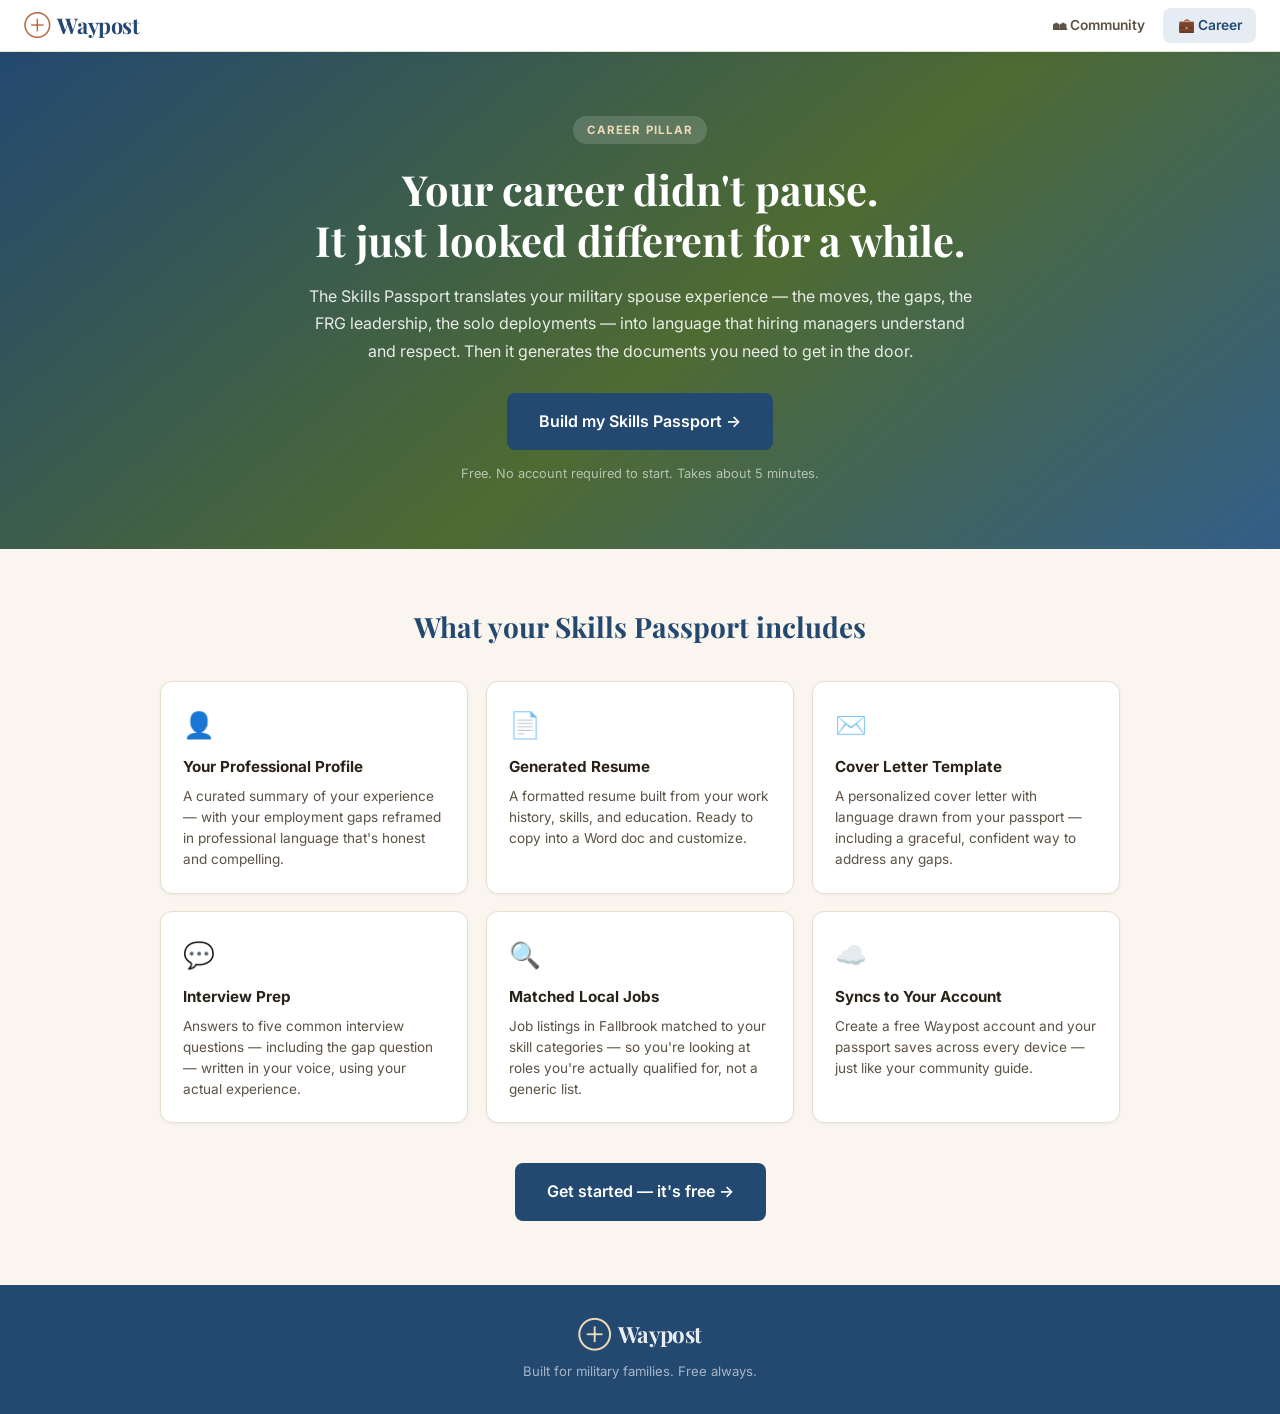
==== commit ac932e7d: "Redesign navigation: true two-pillar home + persistent global nav - nav.js: new file — injects a fix" ====
--- a/career.html
+++ b/career.html
@@ -9,17 +9,7 @@
   <link href="https://fonts.googleapis.com/css2?family=Playfair+Display:wght@400;600;700&family=Inter:wght@400;500;600&display=swap" rel="stylesheet">
   <link rel="stylesheet" href="styles.css">
 </head>
-<body class="career-landing-page">
-
-  <header class="career-header">
-    <div class="career-header-inner">
-      <a href="index.html" class="logo">
-        <span class="logo-mark">⊕</span>
-        <span class="logo-text">Waypost</span>
-      </a>
-      <a href="index.html" class="pillar-switch-link">← Back to Community</a>
-    </div>
-  </header>
+<body class="career-landing-page" data-pillar="career">
 
   <main>
     <!-- Hero -->
@@ -84,5 +74,6 @@
     <p>Built for military families. Free always.</p>
   </footer>
 
+  <script src="nav.js"></script>
 </body>
 </html>
--- a/styles.css
+++ b/styles.css
@@ -23,6 +23,7 @@
   --text-mid:       #5C5244;
   --text-light:     #9A8F84;
   --border:         #E8DECE;
+  --nav-h:          52px;
   --sidebar-w:      268px;
   --bottom-tab-h:   58px;
   --shadow-xs:      0 1px 3px rgba(35,73,112,0.06);
@@ -35,7 +36,7 @@
 }
 
 html { scroll-behavior: smooth; }
-body { font-family: 'Inter', -apple-system, sans-serif; background: var(--cream); color: var(--text-dark); min-height: 100vh; line-height: 1.6; -webkit-font-smoothing: antialiased; }
+body { font-family: 'Inter', -apple-system, sans-serif; background: var(--cream); color: var(--text-dark); min-height: 100vh; line-height: 1.6; -webkit-font-smoothing: antialiased; padding-top: var(--nav-h); }
 
 .hidden { display: none !important; }
 
@@ -180,7 +181,7 @@
   width: var(--sidebar-w);
   flex-shrink: 0;
   position: fixed;
-  left: 0; top: 0; bottom: 0;
+  left: 0; top: var(--nav-h); bottom: 0;
   background: var(--white);
   border-right: 1.5px solid var(--border);
   display: flex;
@@ -392,7 +393,7 @@
   /* Sidebar becomes full-screen overlay (hidden by default) */
   .sidebar {
     width: 100%;
-    top: 0;
+    top: var(--nav-h);
     bottom: var(--bottom-tab-h);
     transform: translateX(-100%);
     transition: transform 0.25s cubic-bezier(0.4,0,0.2,1);
@@ -412,7 +413,7 @@
     background: var(--white);
     border-bottom: 1px solid var(--border);
     position: sticky;
-    top: 0;
+    top: var(--nav-h);
     z-index: 10;
   }
   .mobile-top-bar .logo-text { font-size: 1.35rem; }
@@ -799,3 +800,182 @@
 .job-contact { font-size: 0.73rem; color: var(--text-light); margin-top: 0.5rem; font-style: italic; }
 .job-match-badge { font-size: 0.67rem; font-weight: 700; letter-spacing: 0.04em; text-transform: uppercase; padding: 0.2rem 0.55rem; border-radius: 99px; background: var(--olive-pale); color: var(--olive); white-space: nowrap; flex-shrink: 0; }
 .job-match-light { background: var(--sand-pale); color: #7A6040; }
+
+
+/* ════════════════════════════════════════════════
+   GLOBAL NAV BAR (injected by nav.js on every page)
+════════════════════════════════════════════════ */
+.global-nav {
+  position: fixed;
+  top: 0; left: 0; right: 0;
+  height: var(--nav-h);
+  background: var(--white);
+  border-bottom: 1.5px solid var(--border);
+  display: flex;
+  align-items: center;
+  justify-content: space-between;
+  padding: 0 1.5rem;
+  z-index: 600;
+  box-shadow: 0 1px 8px rgba(35,73,112,0.07);
+}
+
+.gnav-logo {
+  display: inline-flex;
+  align-items: center;
+  gap: 0.4rem;
+  text-decoration: none;
+  flex-shrink: 0;
+}
+.gnav-logo .logo-mark { font-size: 1.2rem; color: var(--terracotta); }
+.gnav-logo .logo-text { font-family: 'Playfair Display', serif; font-size: 1.35rem; font-weight: 700; color: var(--olive); letter-spacing: -0.02em; }
+
+.gnav-links {
+  display: flex;
+  align-items: center;
+  gap: 0.25rem;
+}
+
+.gnav-link {
+  display: inline-flex;
+  align-items: center;
+  gap: 0.35rem;
+  padding: 0.4rem 0.9rem;
+  border-radius: var(--radius-sm);
+  font-size: 0.86rem;
+  font-weight: 600;
+  color: var(--text-mid);
+  text-decoration: none;
+  transition: background 0.15s, color 0.15s;
+}
+.gnav-link:hover { background: var(--cream); color: var(--text-dark); }
+.gnav-link.gnav-active {
+  background: var(--olive-pale);
+  color: var(--olive);
+}
+
+@media (max-width: 480px) {
+  .global-nav { padding: 0 1rem; }
+  .gnav-logo .logo-text { font-size: 1.15rem; }
+  .gnav-link { padding: 0.35rem 0.6rem; font-size: 0.8rem; }
+}
+
+
+/* ════════════════════════════════════════════════
+   HOME PAGE — Two-Pillar Landing (index.html)
+════════════════════════════════════════════════ */
+.pillar-home-main {
+  max-width: 900px;
+  margin: 0 auto;
+  padding: 3rem 1.5rem 2rem;
+  min-height: calc(100vh - var(--nav-h) - 80px);
+  display: flex;
+  flex-direction: column;
+}
+
+.pillar-home-hero {
+  text-align: center;
+  margin-bottom: 2.5rem;
+}
+.pillar-home-title {
+  font-family: 'Playfair Display', serif;
+  font-size: 2.5rem;
+  font-weight: 700;
+  color: var(--olive);
+  line-height: 1.2;
+  margin-bottom: 0.6rem;
+}
+.pillar-home-sub {
+  font-size: 1rem;
+  color: var(--text-mid);
+  line-height: 1.6;
+}
+
+.pillar-home-grid {
+  display: grid;
+  grid-template-columns: 1fr 1fr;
+  gap: 1.25rem;
+  flex: 1;
+}
+
+.pillar-home-card {
+  display: flex;
+  flex-direction: column;
+  background: var(--white);
+  border: 2px solid var(--border);
+  border-radius: var(--radius-lg);
+  overflow: hidden;
+  text-decoration: none;
+  box-shadow: var(--shadow-sm);
+  transition: box-shadow 0.2s, transform 0.18s, border-color 0.18s;
+}
+.pillar-home-card:hover {
+  box-shadow: var(--shadow-lg);
+  transform: translateY(-3px);
+}
+
+.pillar-home-card--community:hover { border-color: var(--olive); }
+.pillar-home-card--career:hover    { border-color: var(--terracotta); }
+
+.pillar-home-card-accent { height: 6px; }
+.pillar-home-card--community .pillar-home-card-accent { background: linear-gradient(90deg, var(--olive), var(--olive-light)); }
+.pillar-home-card--career    .pillar-home-card-accent { background: linear-gradient(90deg, var(--terracotta), var(--terracotta-lt)); }
+
+.pillar-home-card-body {
+  padding: 1.75rem;
+  display: flex;
+  flex-direction: column;
+  flex: 1;
+}
+
+.pillar-home-icon { font-size: 2rem; margin-bottom: 0.75rem; display: block; }
+
+.pillar-home-label {
+  font-family: 'Playfair Display', serif;
+  font-size: 1.35rem;
+  font-weight: 700;
+  color: var(--text-dark);
+  margin-bottom: 0.6rem;
+  line-height: 1.2;
+}
+
+.pillar-home-desc {
+  font-size: 0.9rem;
+  color: var(--text-mid);
+  line-height: 1.6;
+  margin-bottom: 1rem;
+}
+
+.pillar-home-features {
+  list-style: none;
+  display: flex;
+  flex-direction: column;
+  gap: 0.35rem;
+  margin-bottom: 1.5rem;
+  flex: 1;
+}
+.pillar-home-features li {
+  font-size: 0.83rem;
+  color: var(--text-mid);
+  padding-left: 1.1rem;
+  position: relative;
+  line-height: 1.45;
+}
+.pillar-home-features li::before { content: '✓'; position: absolute; left: 0; color: var(--olive-light); font-size: 0.8rem; }
+.pillar-home-card--career .pillar-home-features li::before { color: var(--terracotta-lt); }
+
+.pillar-home-cta {
+  display: inline-block;
+  font-size: 0.9rem;
+  font-weight: 700;
+  color: var(--olive);
+  margin-top: auto;
+  transition: color 0.15s;
+}
+.pillar-home-card--career .pillar-home-cta { color: var(--terracotta); }
+.pillar-home-card:hover .pillar-home-cta { text-decoration: underline; }
+
+@media (max-width: 640px) {
+  .pillar-home-grid { grid-template-columns: 1fr; }
+  .pillar-home-title { font-size: 1.9rem; }
+  .pillar-home-main { padding: 2rem 1.25rem 1.5rem; }
+}
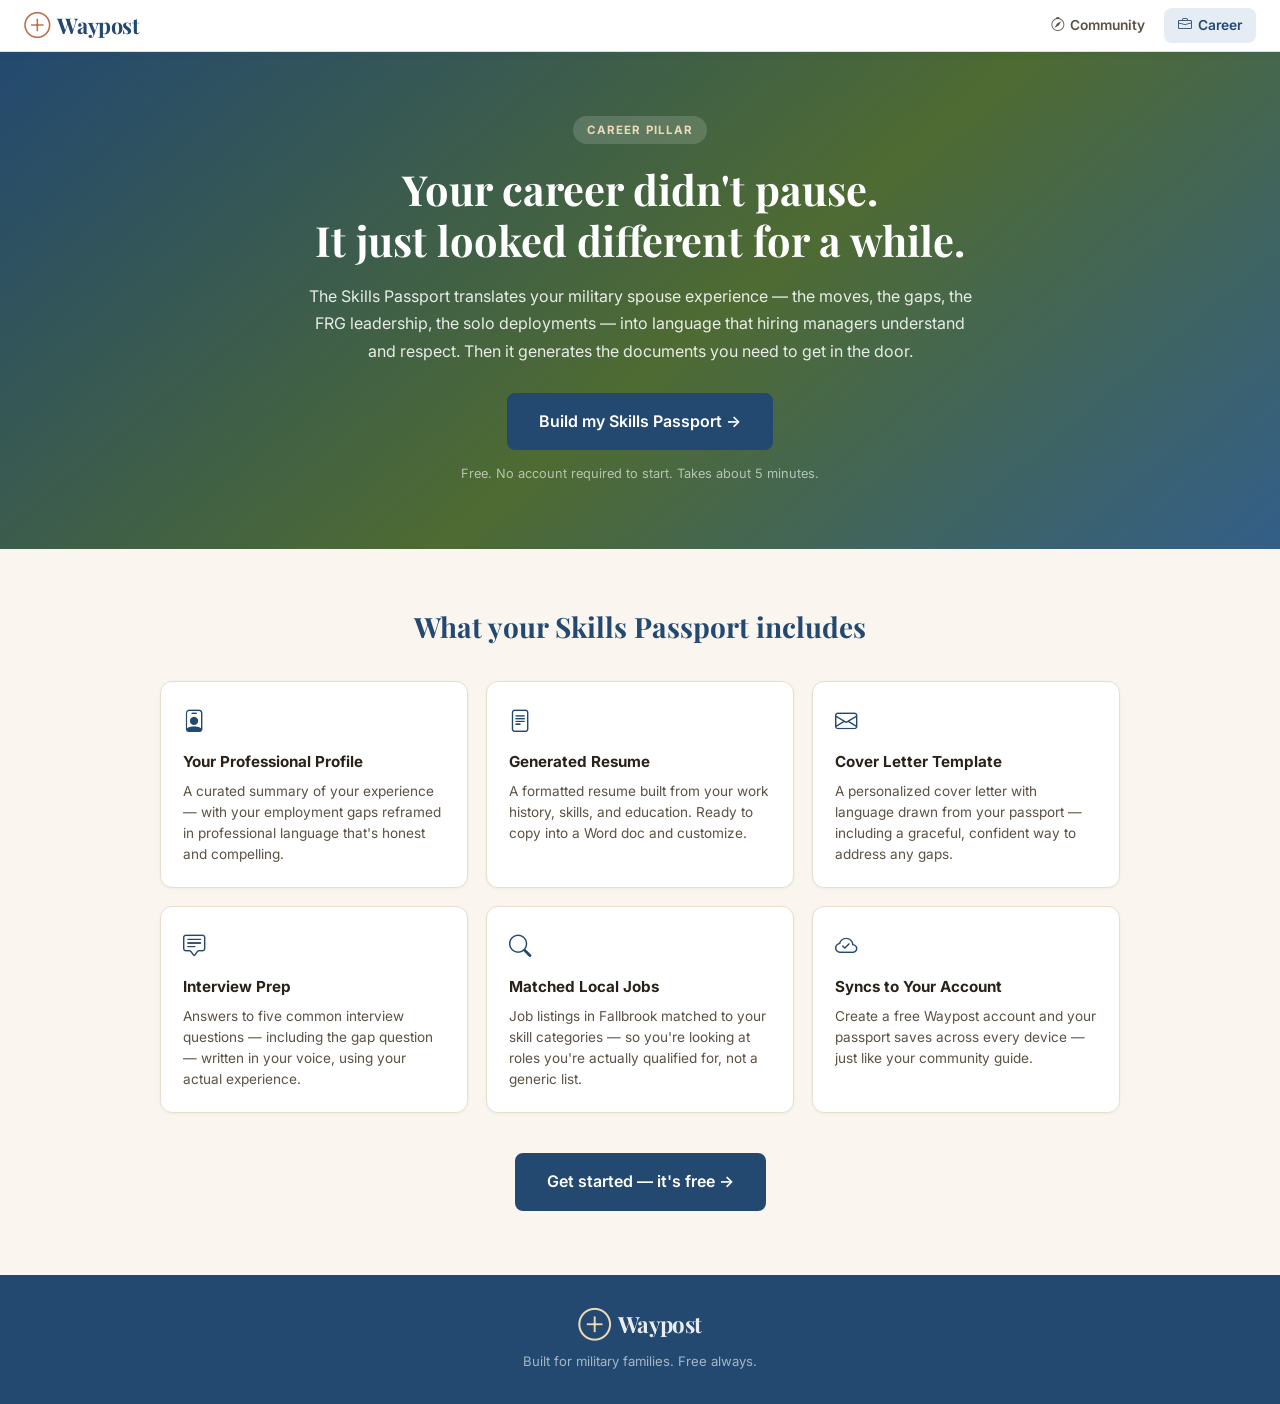
==== commit 6f81bea4: "Replace all emoji with Bootstrap Icons - nav.js: loads Bootstrap Icons CDN once (covers every page);" ====
--- a/career.html
+++ b/career.html
@@ -29,32 +29,32 @@
         <h2 class="career-features-title">What your Skills Passport includes</h2>
         <div class="career-features-grid">
           <div class="career-feature-card">
-            <span class="career-feature-icon">👤</span>
+            <i class="bi bi-person-badge career-feature-icon"></i>
             <h3>Your Professional Profile</h3>
             <p>A curated summary of your experience — with your employment gaps reframed in professional language that's honest and compelling.</p>
           </div>
           <div class="career-feature-card">
-            <span class="career-feature-icon">📄</span>
+            <i class="bi bi-file-text career-feature-icon"></i>
             <h3>Generated Resume</h3>
             <p>A formatted resume built from your work history, skills, and education. Ready to copy into a Word doc and customize.</p>
           </div>
           <div class="career-feature-card">
-            <span class="career-feature-icon">✉️</span>
+            <i class="bi bi-envelope career-feature-icon"></i>
             <h3>Cover Letter Template</h3>
             <p>A personalized cover letter with language drawn from your passport — including a graceful, confident way to address any gaps.</p>
           </div>
           <div class="career-feature-card">
-            <span class="career-feature-icon">💬</span>
+            <i class="bi bi-chat-square-text career-feature-icon"></i>
             <h3>Interview Prep</h3>
             <p>Answers to five common interview questions — including the gap question — written in your voice, using your actual experience.</p>
           </div>
           <div class="career-feature-card">
-            <span class="career-feature-icon">🔍</span>
+            <i class="bi bi-search career-feature-icon"></i>
             <h3>Matched Local Jobs</h3>
             <p>Job listings in Fallbrook matched to your skill categories — so you're looking at roles you're actually qualified for, not a generic list.</p>
           </div>
           <div class="career-feature-card">
-            <span class="career-feature-icon">☁️</span>
+            <i class="bi bi-cloud-check career-feature-icon"></i>
             <h3>Syncs to Your Account</h3>
             <p>Create a free Waypost account and your passport saves across every device — just like your community guide.</p>
           </div>
--- a/styles.css
+++ b/styles.css
@@ -161,7 +161,9 @@
 .checkbox-label { display: flex; align-items: center; gap: 0.9rem; padding: 1rem 1.1rem; border: 2px solid var(--border); border-radius: var(--radius-sm); background: var(--white); cursor: pointer; transition: border-color 0.18s, background 0.18s; user-select: none; }
 .checkbox-label:hover { border-color: var(--olive-light); }
 .checkbox-card input:checked + .checkbox-label { border-color: var(--olive); background: var(--sand-pale); }
-.checkbox-emoji { font-size: 1.35rem; flex-shrink: 0; line-height: 1; }
+/* .checkbox-emoji renamed .checkbox-icon — now uses Bootstrap Icons */
+.checkbox-icon { font-size: 1.1rem; flex-shrink: 0; line-height: 1; color: var(--text-light); }
+.checkbox-card input:checked + .checkbox-label .checkbox-icon { color: var(--olive); }
 .checkbox-text { display: flex; flex-direction: column; font-size: 0.9rem; font-weight: 600; color: var(--text-dark); line-height: 1.3; }
 .checkbox-card input:checked + .checkbox-label .checkbox-text { color: var(--olive); }
 .checkbox-text small { font-size: 0.78rem; font-weight: 400; color: var(--text-light); margin-top: 0.15rem; }
@@ -979,3 +981,31 @@
   .pillar-home-title { font-size: 1.9rem; }
   .pillar-home-main { padding: 2rem 1.25rem 1.5rem; }
 }
+
+
+/* ════════════════════════════════════════════════
+   BOOTSTRAP ICONS — site-wide sizing & colour rules
+════════════════════════════════════════════════ */
+
+/* Section headers in guide + passport */
+.section-icon { font-size: 1.2rem; flex-shrink: 0; color: var(--olive); line-height: 1; }
+
+/* Discount list icons */
+.discount-icon { font-size: 1.3rem; flex-shrink: 0; color: var(--text-mid); margin-top: 0.05rem; }
+
+/* Panel empty-state icons */
+.panel-empty-icon { font-size: 1.75rem; color: var(--text-light); display: block; margin-bottom: 0.35rem; }
+
+/* Checklist tick boxes */
+.checklist-box { font-size: 0.95rem; color: var(--olive-light); flex-shrink: 0; margin-top: 0.1rem; }
+
+/* Pillar home card icons */
+.pillar-home-card--community .pillar-home-icon { color: var(--olive); }
+.pillar-home-card--career    .pillar-home-icon { color: var(--terracotta); }
+
+/* Career feature card icons */
+.career-feature-icon { font-size: 1.4rem; display: block; margin-bottom: 0.6rem; color: var(--olive); }
+.career-feature-icon.career-icon-terra { color: var(--terracotta); }
+
+/* Document trigger icons in passport sidebar */
+.doc-trigger-icon { font-size: 1.2rem; flex-shrink: 0; color: var(--olive); }
